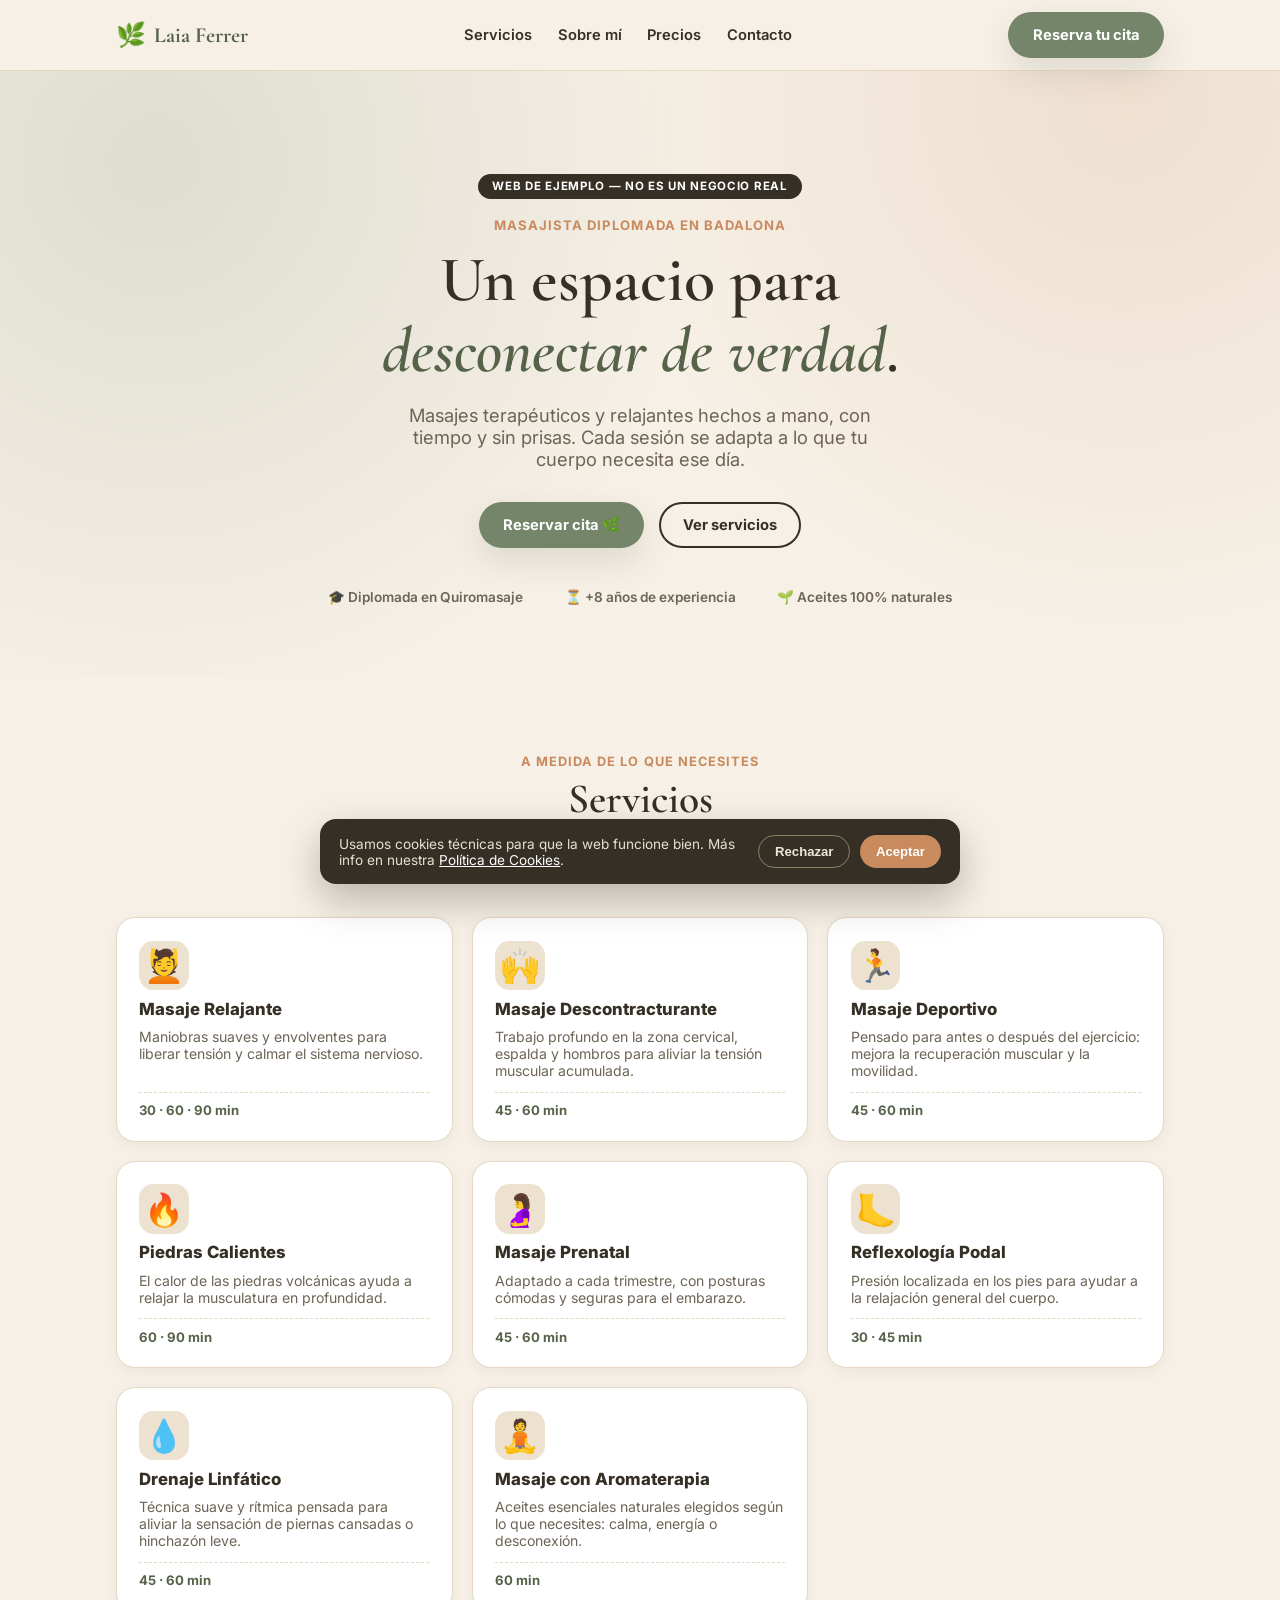
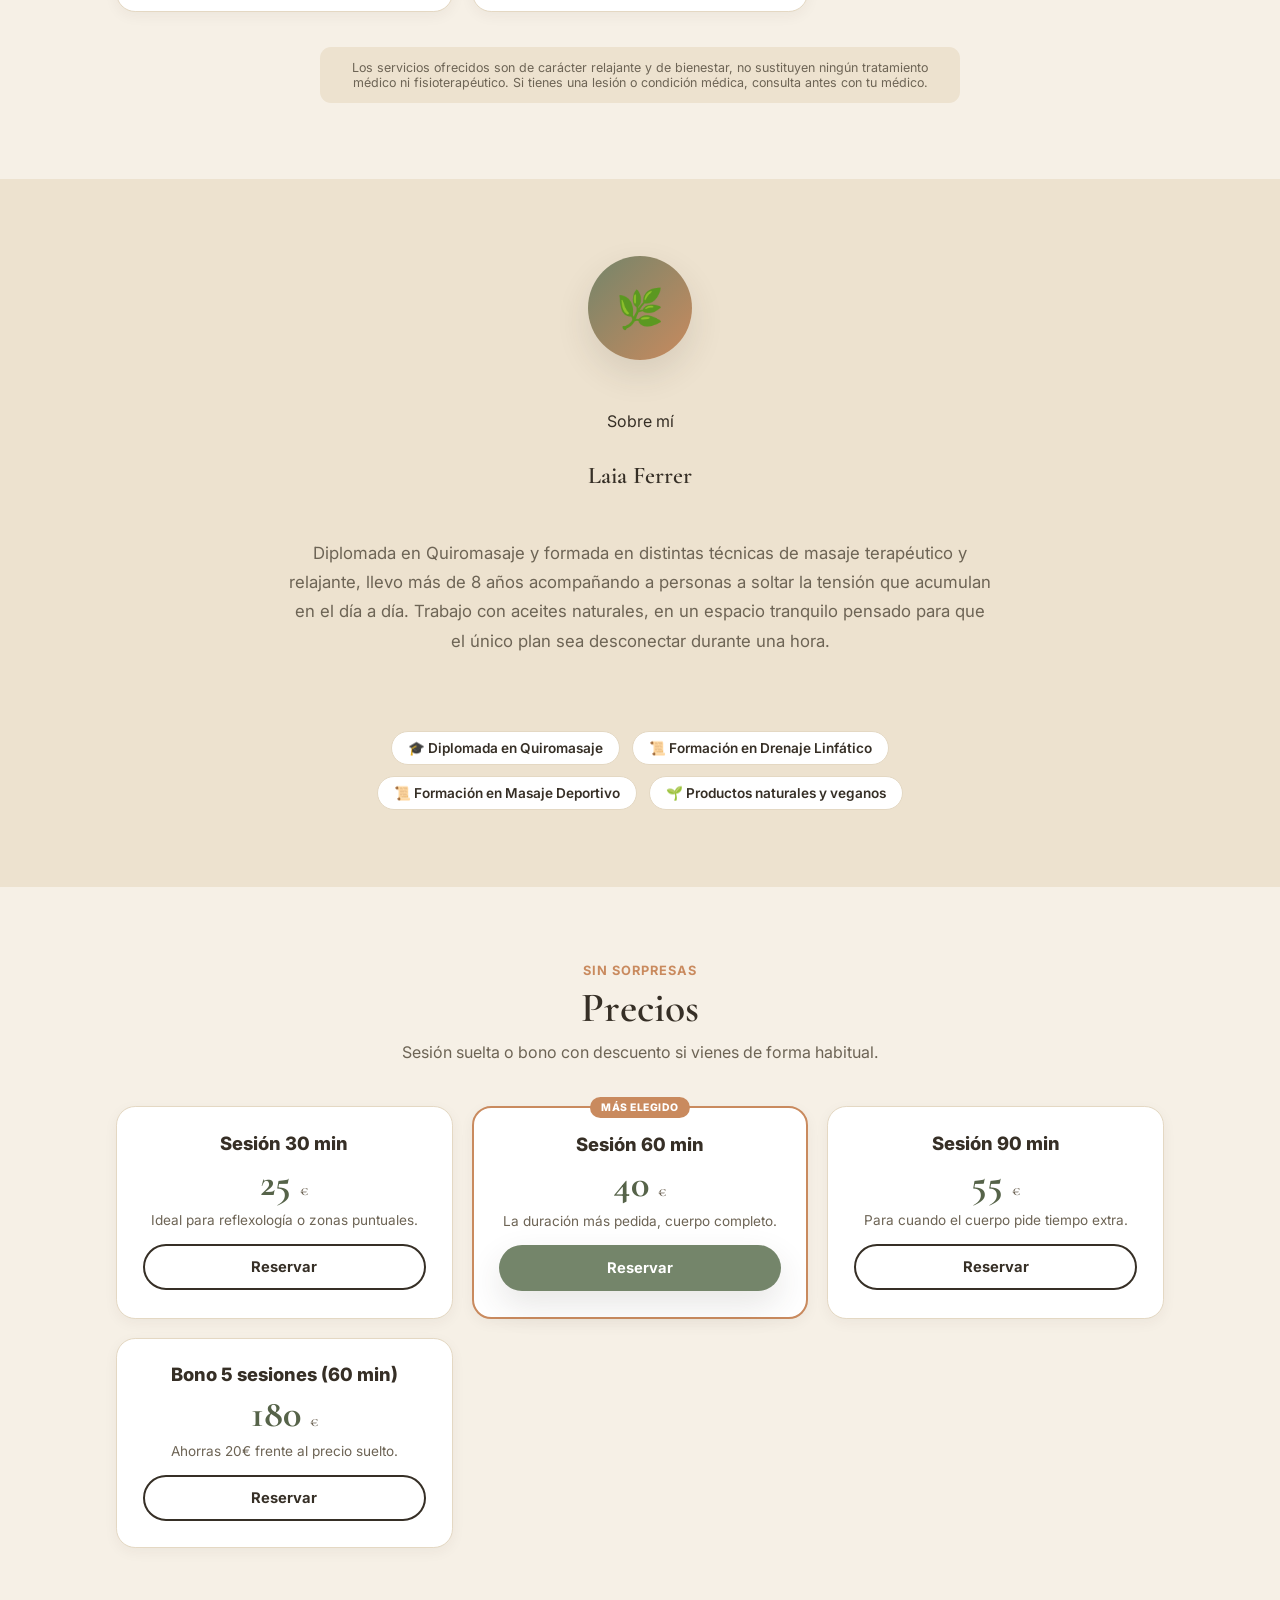
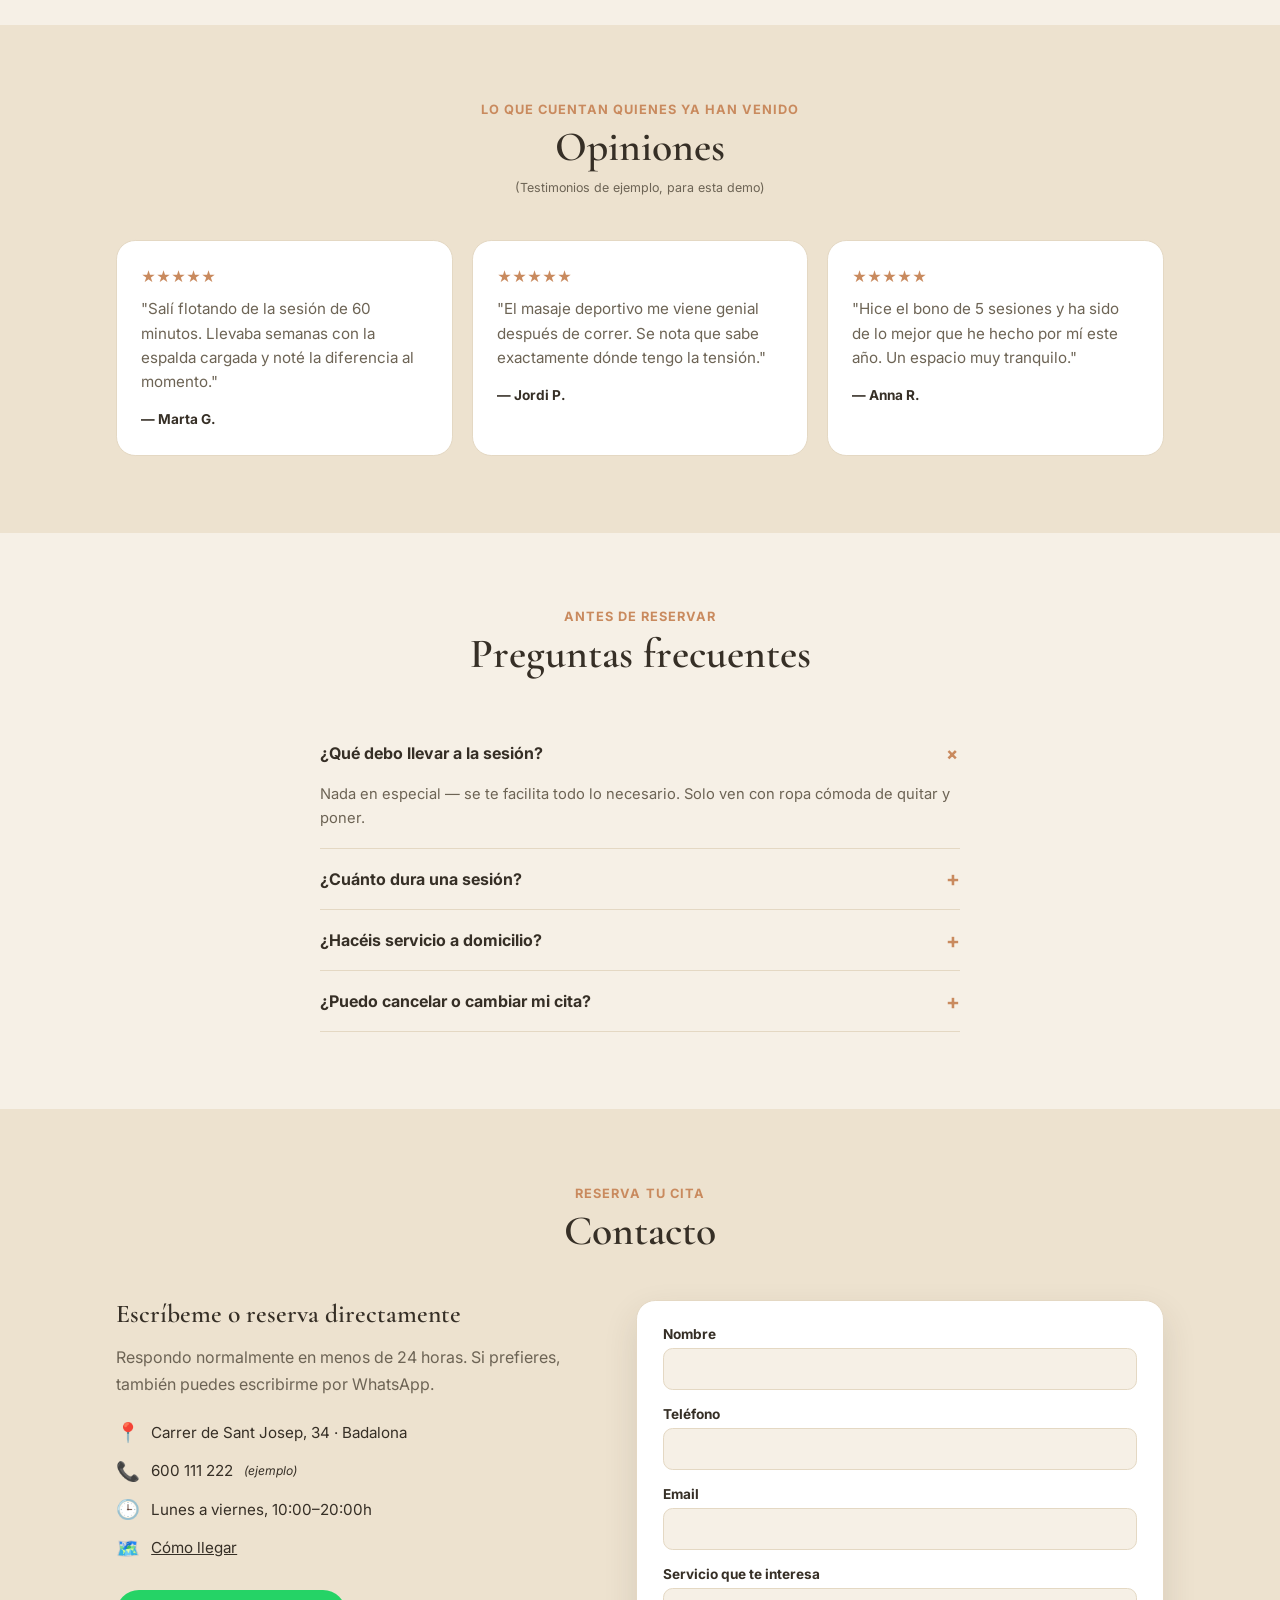
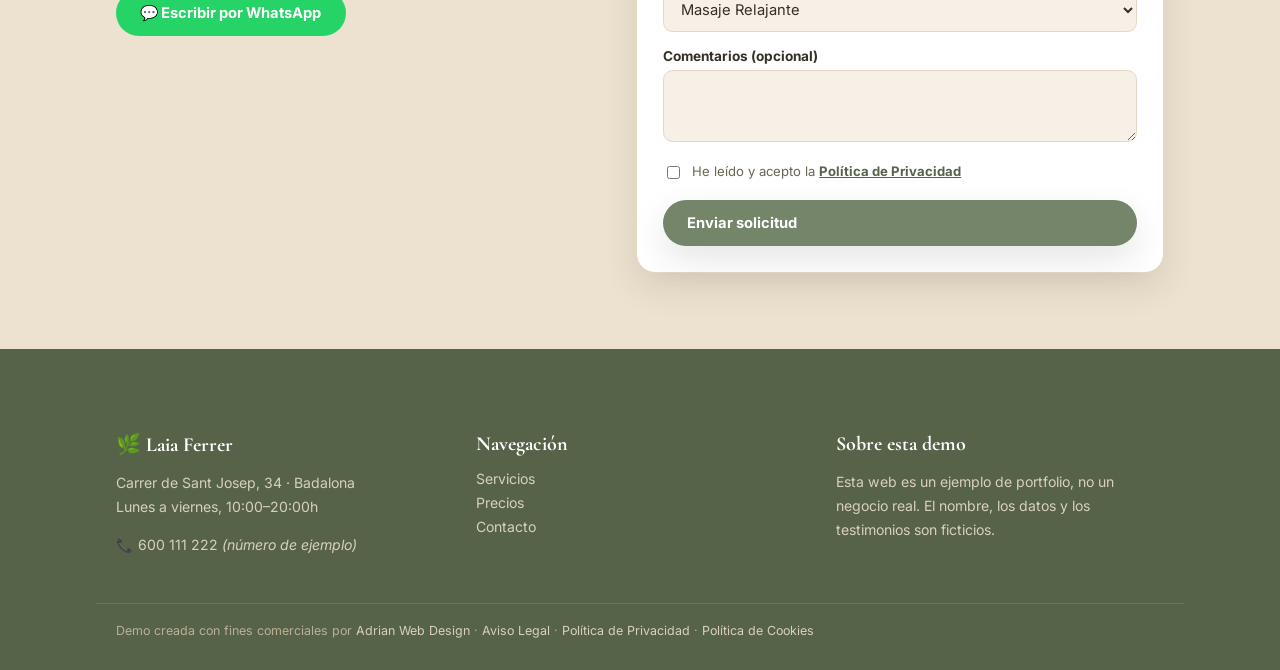
==== index.html @ a2c28512 "Demo landing masajista Badalona" ====
<!doctype html>
<html lang="es">
<head>
<meta charset="UTF-8" />
<meta name="viewport" content="width=device-width, initial-scale=1.0" />
<title>Masajes en Badalona | Laia Ferrer — Masajista</title>
<meta name="description" content="Masajes terapéuticos y relajantes en Badalona con Laia Ferrer, masajista diplomada. Reserva tu cita: masaje descontracturante, deportivo, prenatal y más." />
<meta property="og:title" content="Masajes en Badalona | Laia Ferrer — Masajista" />
<meta property="og:description" content="Masajes terapéuticos y relajantes en Badalona. Reserva tu cita online." />
<meta property="og:type" content="website" />
<meta name="twitter:card" content="summary" />
<link rel="preconnect" href="https://fonts.googleapis.com">
<link href="https://fonts.googleapis.com/css2?family=Cormorant+Garamond:wght@500;600;700&family=Inter:wght@400;600;700;800&display=swap" rel="stylesheet">
<link rel="stylesheet" href="masajes.css" />
</head>
<body>

<header class="site-header">
  <div class="wrap">
    <a href="index.html" class="logo"><span class="ico">🌿</span> Laia Ferrer</a>
    <nav class="nav-links">
      <a href="#servicios">Servicios</a>
      <a href="#sobre-mi">Sobre mí</a>
      <a href="#precios">Precios</a>
      <a href="#contacto">Contacto</a>
    </nav>
    <a href="#contacto" class="btn btn-solid">Reserva tu cita</a>
  </div>
</header>

<section class="hero">
  <div class="wrap">
    <div class="badge-demo">Web de ejemplo — no es un negocio real</div>
    <div class="eyebrow">Masajista diplomada en Badalona</div>
    <h1>Un espacio para <span>desconectar de verdad</span>.</h1>
    <p class="lead">
      Masajes terapéuticos y relajantes hechos a mano, con tiempo y sin
      prisas. Cada sesión se adapta a lo que tu cuerpo necesita ese día.
    </p>
    <div class="cta-row">
      <a href="#contacto" class="btn btn-solid">Reservar cita 🌿</a>
      <a href="#servicios" class="btn btn-outline">Ver servicios</a>
    </div>
    <div class="trust-row">
      <span>🎓 Diplomada en Quiromasaje</span>
      <span>⏳ +8 años de experiencia</span>
      <span>🌱 Aceites 100% naturales</span>
    </div>
  </div>
</section>

<section class="section" id="servicios">
  <div class="wrap">
    <div class="section-head reveal">
      <div class="eyebrow">A medida de lo que necesites</div>
      <h2>Servicios</h2>
      <p>Todas las sesiones incluyen una breve valoración inicial para adaptar la técnica y la presión a tu cuerpo.</p>
    </div>
    <div class="grid">
      <div class="card reveal">
        <div class="ico">💆</div>
        <h3>Masaje Relajante</h3>
        <div class="desc">Maniobras suaves y envolventes para liberar tensión y calmar el sistema nervioso.</div>
        <div class="duraciones">30 · 60 · 90 min</div>
      </div>
      <div class="card reveal">
        <div class="ico">🙌</div>
        <h3>Masaje Descontracturante</h3>
        <div class="desc">Trabajo profundo en la zona cervical, espalda y hombros para aliviar la tensión muscular acumulada.</div>
        <div class="duraciones">45 · 60 min</div>
      </div>
      <div class="card reveal">
        <div class="ico">🏃</div>
        <h3>Masaje Deportivo</h3>
        <div class="desc">Pensado para antes o después del ejercicio: mejora la recuperación muscular y la movilidad.</div>
        <div class="duraciones">45 · 60 min</div>
      </div>
      <div class="card reveal">
        <div class="ico">🔥</div>
        <h3>Piedras Calientes</h3>
        <div class="desc">El calor de las piedras volcánicas ayuda a relajar la musculatura en profundidad.</div>
        <div class="duraciones">60 · 90 min</div>
      </div>
      <div class="card reveal">
        <div class="ico">🤰</div>
        <h3>Masaje Prenatal</h3>
        <div class="desc">Adaptado a cada trimestre, con posturas cómodas y seguras para el embarazo.</div>
        <div class="duraciones">45 · 60 min</div>
      </div>
      <div class="card reveal">
        <div class="ico">🦶</div>
        <h3>Reflexología Podal</h3>
        <div class="desc">Presión localizada en los pies para ayudar a la relajación general del cuerpo.</div>
        <div class="duraciones">30 · 45 min</div>
      </div>
      <div class="card reveal">
        <div class="ico">💧</div>
        <h3>Drenaje Linfático</h3>
        <div class="desc">Técnica suave y rítmica pensada para aliviar la sensación de piernas cansadas o hinchazón leve.</div>
        <div class="duraciones">45 · 60 min</div>
      </div>
      <div class="card reveal">
        <div class="ico">🧘</div>
        <h3>Masaje con Aromaterapia</h3>
        <div class="desc">Aceites esenciales naturales elegidos según lo que necesites: calma, energía o desconexión.</div>
        <div class="duraciones">60 min</div>
      </div>
    </div>
    <p class="disclaimer">
      Los servicios ofrecidos son de carácter relajante y de bienestar,
      no sustituyen ningún tratamiento médico ni fisioterapéutico. Si
      tienes una lesión o condición médica, consulta antes con tu médico.
    </p>
  </div>
</section>

<section class="section alt" id="sobre-mi">
  <div class="wrap">
    <div class="about-wrap reveal">
      <div class="about-badge">🌿</div>
      <div class="eyebrow">Sobre mí</div>
      <h2>Laia Ferrer</h2>
      <p>
        Diplomada en Quiromasaje y formada en distintas técnicas de masaje
        terapéutico y relajante, llevo más de 8 años acompañando a personas
        a soltar la tensión que acumulan en el día a día. Trabajo con
        aceites naturales, en un espacio tranquilo pensado para que el
        único plan sea desconectar durante una hora.
      </p>
      <ul class="quals">
        <li>🎓 Diplomada en Quiromasaje</li>
        <li>📜 Formación en Drenaje Linfático</li>
        <li>📜 Formación en Masaje Deportivo</li>
        <li>🌱 Productos naturales y veganos</li>
      </ul>
    </div>
  </div>
</section>

<section class="section" id="precios">
  <div class="wrap">
    <div class="section-head reveal">
      <div class="eyebrow">Sin sorpresas</div>
      <h2>Precios</h2>
      <p>Sesión suelta o bono con descuento si vienes de forma habitual.</p>
    </div>
    <div class="price-table">
      <div class="price-card reveal">
        <h3>Sesión 30 min</h3>
        <div class="amount">25 <small>€</small></div>
        <div class="detail">Ideal para reflexología o zonas puntuales.</div>
        <a href="#contacto" class="btn btn-outline" style="width:100%; justify-content:center;">Reservar</a>
      </div>
      <div class="price-card featured reveal">
        <h3>Sesión 60 min</h3>
        <div class="amount">40 <small>€</small></div>
        <div class="detail">La duración más pedida, cuerpo completo.</div>
        <a href="#contacto" class="btn btn-solid" style="width:100%; justify-content:center;">Reservar</a>
      </div>
      <div class="price-card reveal">
        <h3>Sesión 90 min</h3>
        <div class="amount">55 <small>€</small></div>
        <div class="detail">Para cuando el cuerpo pide tiempo extra.</div>
        <a href="#contacto" class="btn btn-outline" style="width:100%; justify-content:center;">Reservar</a>
      </div>
      <div class="price-card reveal">
        <h3>Bono 5 sesiones (60 min)</h3>
        <div class="amount">180 <small>€</small></div>
        <div class="detail">Ahorras 20€ frente al precio suelto.</div>
        <a href="#contacto" class="btn btn-outline" style="width:100%; justify-content:center;">Reservar</a>
      </div>
    </div>
  </div>
</section>

<section class="section alt">
  <div class="wrap">
    <div class="section-head reveal">
      <div class="eyebrow">Lo que cuentan quienes ya han venido</div>
      <h2>Opiniones</h2>
      <p style="font-size:0.78rem; color:var(--texto-suave);">(Testimonios de ejemplo, para esta demo)</p>
    </div>
    <div class="testi-grid">
      <div class="testi reveal">
        <div class="stars">★★★★★</div>
        "Salí flotando de la sesión de 60 minutos. Llevaba semanas con la
        espalda cargada y noté la diferencia al momento."
        <div class="autor">— Marta G.</div>
      </div>
      <div class="testi reveal">
        <div class="stars">★★★★★</div>
        "El masaje deportivo me viene genial después de correr. Se nota
        que sabe exactamente dónde tengo la tensión."
        <div class="autor">— Jordi P.</div>
      </div>
      <div class="testi reveal">
        <div class="stars">★★★★★</div>
        "Hice el bono de 5 sesiones y ha sido de lo mejor que he hecho por
        mí este año. Un espacio muy tranquilo."
        <div class="autor">— Anna R.</div>
      </div>
    </div>
  </div>
</section>

<section class="section">
  <div class="wrap">
    <div class="section-head reveal">
      <div class="eyebrow">Antes de reservar</div>
      <h2>Preguntas frecuentes</h2>
    </div>
    <div class="faq reveal">
      <div class="faq-item open">
        <button class="faq-q">¿Qué debo llevar a la sesión? <span class="plus">+</span></button>
        <div class="faq-a"><p>Nada en especial — se te facilita todo lo necesario. Solo ven con ropa cómoda de quitar y poner.</p></div>
      </div>
      <div class="faq-item">
        <button class="faq-q">¿Cuánto dura una sesión? <span class="plus">+</span></button>
        <div class="faq-a"><p>Puedes elegir 30, 45, 60 o 90 minutos según el servicio. La duración incluye una breve valoración inicial.</p></div>
      </div>
      <div class="faq-item">
        <button class="faq-q">¿Hacéis servicio a domicilio? <span class="plus">+</span></button>
        <div class="faq-a"><p>De momento las sesiones son solo en el propio espacio, en Badalona. Escríbeme si tienes una necesidad concreta y lo hablamos.</p></div>
      </div>
      <div class="faq-item">
        <button class="faq-q">¿Puedo cancelar o cambiar mi cita? <span class="plus">+</span></button>
        <div class="faq-a"><p>Sí, avisando con al menos 24 horas de antelación por WhatsApp o teléfono, sin ningún coste.</p></div>
      </div>
    </div>
  </div>
</section>

<section class="section alt" id="contacto">
  <div class="wrap">
    <div class="section-head reveal">
      <div class="eyebrow">Reserva tu cita</div>
      <h2>Contacto</h2>
    </div>
    <div class="contact-wrap">
      <div class="contact-info reveal">
        <h3>Escríbeme o reserva directamente</h3>
        <p>Respondo normalmente en menos de 24 horas. Si prefieres, también puedes escribirme por WhatsApp.</p>
        <div class="item"><span class="ico">📍</span> Carrer de Sant Josep, 34 · Badalona</div>
        <div class="item"><span class="ico">📞</span> 600 111 222 <em style="font-size:0.8em;">(ejemplo)</em></div>
        <div class="item"><span class="ico">🕒</span> Lunes a viernes, 10:00–20:00h</div>
        <div class="item"><span class="ico">🗺️</span> <a href="https://www.google.com/maps/search/?api=1&query=Badalona" target="_blank" rel="noopener">Cómo llegar</a></div>
        <a href="#" class="btn btn-wsp" style="margin-top:1rem;">💬 Escribir por WhatsApp</a>
      </div>
      <form class="contact-form" id="contact-form">
        <div class="form-error" id="form-error"></div>
        <div class="field">
          <label for="nombre">Nombre</label>
          <input type="text" id="nombre" name="nombre" required>
        </div>
        <div class="field">
          <label for="telefono">Teléfono</label>
          <input type="tel" id="telefono" name="telefono" required>
        </div>
        <div class="field">
          <label for="email">Email</label>
          <input type="email" id="email" name="email" required>
        </div>
        <div class="field">
          <label for="servicio">Servicio que te interesa</label>
          <select id="servicio" name="servicio">
            <option>Masaje Relajante</option>
            <option>Masaje Descontracturante</option>
            <option>Masaje Deportivo</option>
            <option>Piedras Calientes</option>
            <option>Masaje Prenatal</option>
            <option>Reflexología Podal</option>
            <option>Drenaje Linfático</option>
            <option>Masaje con Aromaterapia</option>
            <option>No lo tengo claro todavía</option>
          </select>
        </div>
        <div class="field">
          <label for="comentarios">Comentarios (opcional)</label>
          <textarea id="comentarios" name="comentarios"></textarea>
        </div>
        <div class="checkbox-row">
          <input type="checkbox" id="privacidad" name="privacidad">
          <label for="privacidad">He leído y acepto la <a href="politica-privacidad.html" target="_blank">Política de Privacidad</a></label>
        </div>
        <div class="submit-row">
          <button type="submit" class="btn btn-solid">Enviar solicitud</button>
        </div>
      </form>
      <div class="form-success" id="form-success">
        <div class="ico">🌿</div>
        <h3>¡Gracias!</h3>
        <p>Esto es una demo: en la web real, aquí llegaría tu solicitud directamente por email o WhatsApp.</p>
      </div>
    </div>
  </div>
</section>

<footer class="site-footer">
  <div class="wrap">
    <div>
      <h4>🌿 Laia Ferrer</h4>
      <p>Carrer de Sant Josep, 34 · Badalona<br>Lunes a viernes, 10:00–20:00h</p>
      <p>📞 600 111 222 <em>(número de ejemplo)</em></p>
    </div>
    <div>
      <h4>Navegación</h4>
      <ul>
        <li><a href="#servicios">Servicios</a></li>
        <li><a href="#precios">Precios</a></li>
        <li><a href="#contacto">Contacto</a></li>
      </ul>
    </div>
    <div>
      <h4>Sobre esta demo</h4>
      <p>Esta web es un ejemplo de portfolio, no un negocio real. El nombre, los datos y los testimonios son ficticios.</p>
    </div>
  </div>
  <div class="footer-bottom">
    <span>Demo creada con fines comerciales por <a href="https://adrianwebdesign.es/" target="_blank" rel="noopener">Adrian Web Design</a> · <a href="aviso-legal.html">Aviso Legal</a> · <a href="politica-privacidad.html">Política de Privacidad</a> · <a href="politica-cookies.html">Política de Cookies</a></span>
  </div>
</footer>

<div class="cookie-banner" id="cookie-banner">
  <p>Usamos cookies técnicas para que la web funcione bien. Más info en nuestra <a href="politica-cookies.html">Política de Cookies</a>.</p>
  <div class="cookie-actions">
    <button class="btn-reject" id="cookie-reject">Rechazar</button>
    <button class="btn-accept" id="cookie-accept">Aceptar</button>
  </div>
</div>

<script src="script.js"></script>
</body>
</html>
---- masajes.css ----
/* ===== Laia Ferrer · Masajista en Badalona — demo de portfolio ===== */

:root {
  --verde: #74856a;
  --verde-osc: #566349;
  --terra: #c98a5e;
  --arena: #f6f0e6;
  --arena-2: #ede2cf;
  --texto: #362f26;
  --texto-suave: #6d6455;
  --borde: #e4d8c3;
  --sombra: 0 14px 34px rgba(54, 47, 38, 0.12);
  font-size: 16px;
}

* { box-sizing: border-box; }
html { scroll-behavior: smooth; }

body {
  margin: 0;
  font-family: "Inter", system-ui, sans-serif;
  background: var(--arena);
  color: var(--texto);
  -webkit-font-smoothing: antialiased;
  overflow-x: hidden;
}

h1, h2, h3, .display {
  font-family: "Cormorant Garamond", Georgia, serif;
  font-weight: 600;
  line-height: 1.1;
  margin: 0;
}

a { color: inherit; }
img { max-width: 100%; display: block; }

.wrap { max-width: 68rem; margin: 0 auto; padding: 0 1.25rem; }

.reveal { opacity: 0; transform: translateY(18px); transition: opacity 0.6s ease, transform 0.6s ease; }
.reveal.in { opacity: 1; transform: translateY(0); }

/* ---------- Header ---------- */

.site-header {
  position: sticky; top: 0; z-index: 40;
  background: rgba(246, 240, 230, 0.92);
  backdrop-filter: blur(8px);
  border-bottom: 1px solid var(--borde);
}
.site-header .wrap { display: flex; align-items: center; justify-content: space-between; gap: 1rem; height: 4.4rem; }
.logo {
  display: flex; align-items: center; gap: 0.5rem;
  font-family: "Cormorant Garamond", serif; font-weight: 700;
  font-size: clamp(1.1rem, 2vw, 1.35rem);
  text-decoration: none; color: var(--verde-osc); white-space: nowrap;
}
.logo .ico { font-size: 1.5rem; }
.nav-links { display: flex; align-items: center; gap: 1.6rem; font-weight: 600; font-size: 0.92rem; }
.nav-links a { text-decoration: none; color: var(--texto); }
.nav-links a:hover { color: var(--verde-osc); }

.btn {
  display: inline-flex; align-items: center; gap: 0.5rem;
  padding: 0.75rem 1.4rem; border-radius: 999px; font-weight: 700;
  text-decoration: none; font-size: 0.92rem; border: 2px solid transparent;
  cursor: pointer; transition: transform 0.15s ease;
}
.btn:hover { transform: translateY(-2px); }
.btn-solid { background: var(--verde); color: #fff; box-shadow: var(--sombra); }
.btn-solid:hover { background: var(--verde-osc); }
.btn-outline { background: transparent; border-color: var(--texto); color: var(--texto); }
.btn-wsp { background: #25d366; color: #fff; }

/* ---------- Hero ---------- */

.hero {
  position: relative; padding: clamp(3.5rem, 8vw, 6.5rem) 0 clamp(3rem, 6vw, 4.5rem);
  text-align: center; overflow: hidden;
  background:
    radial-gradient(circle at 12% 15%, rgba(116, 133, 106, 0.18), transparent 45%),
    radial-gradient(circle at 88% 5%, rgba(201, 138, 94, 0.16), transparent 42%),
    var(--arena);
}
.hero .badge-demo {
  display: inline-block; margin-bottom: 1.1rem; padding: 0.35rem 0.9rem;
  border-radius: 999px; background: var(--texto); color: #fff;
  font-size: 0.72rem; font-weight: 700; letter-spacing: 0.06em; text-transform: uppercase;
}
.hero .eyebrow {
  font-weight: 700; color: var(--terra); letter-spacing: 0.08em;
  text-transform: uppercase; font-size: 0.82rem; margin-bottom: 0.8rem;
}
.hero h1 { font-size: clamp(2.3rem, 6vw, 4rem); max-width: 40rem; margin: 0 auto; }
.hero h1 span { color: var(--verde-osc); font-style: italic; }
.hero p.lead { max-width: 32rem; margin: 1.1rem auto 0; color: var(--texto-suave); font-size: clamp(1rem, 1.6vw, 1.15rem); }
.hero .cta-row { margin-top: 2rem; display: flex; gap: 0.9rem; justify-content: center; flex-wrap: wrap; }

.trust-row {
  margin-top: 2.6rem; display: flex; justify-content: center; gap: clamp(1.2rem, 4vw, 2.6rem);
  flex-wrap: wrap; font-size: 0.85rem; color: var(--texto-suave); font-weight: 600;
}
.trust-row span { display: flex; align-items: center; gap: 0.4rem; }

/* ---------- Secciones ---------- */

.section { padding: clamp(3rem, 6vw, 5rem) 0; }
.section.alt { background: var(--arena-2); }

.section-head { text-align: center; max-width: 34rem; margin: 0 auto clamp(2rem, 4vw, 2.8rem); }
.section-head .eyebrow { font-weight: 700; color: var(--terra); letter-spacing: 0.08em; text-transform: uppercase; font-size: 0.8rem; margin-bottom: 0.5rem; }
.section-head h2 { font-size: clamp(1.9rem, 3.8vw, 2.6rem); }
.section-head p { color: var(--texto-suave); margin-top: 0.6rem; }

/* Servicios */
.grid { display: grid; grid-template-columns: repeat(auto-fill, minmax(16rem, 1fr)); gap: 1.2rem; }
.card {
  background: #fff; border: 1px solid var(--borde); border-radius: 1.2rem;
  padding: 1.4rem; display: flex; flex-direction: column; gap: 0.6rem;
  box-shadow: 0 4px 14px rgba(54,47,38,0.05); transition: box-shadow 0.15s ease, transform 0.15s ease;
}
.card:hover { box-shadow: var(--sombra); transform: translateY(-3px); }
.card .ico { font-size: 2rem; width: 3.1rem; height: 3.1rem; display: flex; align-items: center; justify-content: center; background: var(--arena-2); border-radius: 0.9rem; }
.card h3 { font-family: "Inter", sans-serif; font-weight: 800; font-size: 1.05rem; }
.card .desc { font-size: 0.88rem; color: var(--texto-suave); flex-grow: 1; }
.card .duraciones { font-size: 0.82rem; font-weight: 700; color: var(--verde-osc); border-top: 1px dashed var(--borde); padding-top: 0.6rem; margin-top: 0.2rem; }

.disclaimer {
  max-width: 40rem; margin: 2.2rem auto 0; text-align: center;
  font-size: 0.78rem; color: var(--texto-suave); background: var(--arena-2);
  border-radius: 0.7rem; padding: 0.8rem 1.1rem;
}

/* Sobre mí */
.about-wrap { display: grid; grid-template-columns: 1fr; gap: 2rem; align-items: center; max-width: 44rem; margin: 0 auto; text-align: center; }
.about-badge {
  width: 6.5rem; height: 6.5rem; border-radius: 50%; margin: 0 auto 1.2rem;
  background: linear-gradient(135deg, var(--verde), var(--terra));
  display: flex; align-items: center; justify-content: center; font-size: 2.4rem;
  box-shadow: var(--sombra);
}
.about-wrap p { font-size: 1.05rem; line-height: 1.75; color: var(--texto-suave); }
.quals { list-style: none; padding: 0; margin: 1.6rem 0 0; display: flex; flex-wrap: wrap; gap: 0.7rem; justify-content: center; }
.quals li {
  background: #fff; border: 1px solid var(--borde); border-radius: 999px;
  padding: 0.5rem 1rem; font-size: 0.85rem; font-weight: 600; color: var(--texto);
}

/* Precios */
.price-table { display: grid; grid-template-columns: repeat(auto-fit, minmax(15.5rem, 1fr)); gap: 1.2rem; }
.price-card {
  background: #fff; border: 1px solid var(--borde); border-radius: 1.2rem; padding: 1.6rem;
  text-align: center; box-shadow: 0 4px 14px rgba(54,47,38,0.05);
}
.price-card.featured { border: 2px solid var(--terra); position: relative; }
.price-card.featured::before {
  content: "MÁS ELEGIDO"; position: absolute; top: -0.7rem; left: 50%; transform: translateX(-50%);
  background: var(--terra); color: #fff; font-size: 0.65rem; font-weight: 800;
  letter-spacing: 0.05em; padding: 0.25rem 0.7rem; border-radius: 999px;
}
.price-card h3 { font-size: 1.15rem; font-family: "Inter", sans-serif; font-weight: 800; margin-bottom: 0.4rem; }
.price-card .amount { font-family: "Cormorant Garamond", serif; font-size: 2.4rem; font-weight: 700; color: var(--verde-osc); margin: 0.4rem 0; }
.price-card .amount small { font-size: 0.9rem; font-weight: 600; color: var(--texto-suave); }
.price-card .detail { font-size: 0.85rem; color: var(--texto-suave); margin-bottom: 1rem; }

/* Testimonios */
.testi-grid { display: grid; grid-template-columns: repeat(auto-fit, minmax(16rem, 1fr)); gap: 1.2rem; }
.testi {
  background: #fff; border: 1px solid var(--borde); border-radius: 1.2rem; padding: 1.5rem;
  font-size: 0.95rem; color: var(--texto-suave); line-height: 1.6;
}
.testi .stars { color: var(--terra); font-size: 0.9rem; margin-bottom: 0.6rem; }
.testi .autor { margin-top: 0.9rem; font-weight: 700; color: var(--texto); font-size: 0.85rem; }

/* FAQ */
.faq { max-width: 40rem; margin: 0 auto; }
.faq-item { border-bottom: 1px solid var(--borde); }
.faq-q {
  width: 100%; text-align: left; background: none; border: none; cursor: pointer;
  padding: 1.1rem 0; display: flex; justify-content: space-between; align-items: center;
  font-weight: 700; font-size: 1rem; color: var(--texto); font-family: inherit;
}
.faq-q .plus { transition: transform 0.2s ease; font-size: 1.3rem; color: var(--terra); }
.faq-item.open .faq-q .plus { transform: rotate(45deg); }
.faq-a { max-height: 0; overflow: hidden; transition: max-height 0.25s ease; }
.faq-item.open .faq-a { max-height: 12rem; }
.faq-a p { padding: 0 0 1.1rem; color: var(--texto-suave); font-size: 0.92rem; line-height: 1.6; margin: 0; }

/* Contacto */
.contact-wrap { display: grid; grid-template-columns: 1fr 1.1fr; gap: 2.5rem; align-items: flex-start; }
@media (max-width: 800px) { .contact-wrap { grid-template-columns: 1fr; } }
.contact-info h3 { font-size: 1.6rem; margin-bottom: 0.8rem; }
.contact-info p { color: var(--texto-suave); line-height: 1.7; margin-bottom: 1.4rem; }
.contact-info .item { display: flex; gap: 0.7rem; align-items: center; margin-bottom: 0.9rem; font-size: 0.95rem; }
.contact-info .ico { font-size: 1.2rem; }

form.contact-form { background: #fff; border: 1px solid var(--borde); border-radius: 1.2rem; padding: 1.6rem; box-shadow: var(--sombra); }
.field { margin-bottom: 1rem; }
.field label { display: block; font-size: 0.85rem; font-weight: 700; margin-bottom: 0.35rem; }
.field input, .field select, .field textarea {
  width: 100%; padding: 0.7rem 0.85rem; border: 1.5px solid var(--borde); border-radius: 0.6rem;
  font-family: inherit; font-size: 0.92rem; background: var(--arena); color: var(--texto);
}
.field textarea { resize: vertical; min-height: 4.5rem; }
.checkbox-row { display: flex; align-items: flex-start; gap: 0.6rem; margin: 1.1rem 0; font-size: 0.82rem; color: var(--texto-suave); }
.checkbox-row input { margin-top: 0.2rem; }
.checkbox-row a { color: var(--verde-osc); font-weight: 700; text-decoration: underline; }
.form-error { color: #b3402a; font-size: 0.82rem; margin-bottom: 0.8rem; display: none; }
.form-error.show { display: block; }
.form-success { display: none; text-align: center; padding: 2rem 0; }
.form-success.show { display: block; }
.form-success .ico { font-size: 2.4rem; margin-bottom: 0.6rem; }
.submit-row { display: flex; gap: 0.7rem; flex-wrap: wrap; }
.submit-row button { flex: 1; min-width: 9rem; }
button.btn { font-family: inherit; }

/* ---------- Footer ---------- */

.site-footer { background: var(--verde-osc); color: #eee7d8; padding: clamp(2.5rem, 5vw, 3.5rem) 0 2rem; }
.site-footer .wrap { display: grid; grid-template-columns: repeat(auto-fit, minmax(13rem, 1fr)); gap: 2rem; }
.site-footer h4 { font-family: "Cormorant Garamond", serif; font-size: 1.25rem; margin-bottom: 0.7rem; color: #fff; }
.site-footer p, .site-footer li { font-size: 0.88rem; color: #d8d0bd; line-height: 1.7; }
.site-footer ul { list-style: none; margin: 0; padding: 0; }
.site-footer a { text-decoration: none; color: #d8d0bd; }
.site-footer a:hover { color: #fff; }
.footer-bottom {
  max-width: 68rem; margin: 2rem auto 0; padding: 1.2rem 1.25rem 0;
  border-top: 1px solid rgba(255,255,255,0.12); font-size: 0.78rem; color: #b9b096;
  display: flex; flex-wrap: wrap; gap: 0.6rem 1.2rem; justify-content: space-between;
}
.footer-bottom a { color: #d8d0bd; }
.footer-bottom a:hover { color: #fff; }

/* ---------- Banner de cookies ---------- */
.cookie-banner {
  position: fixed; left: 1rem; right: 1rem; bottom: 1rem; z-index: 80; max-width: 40rem; margin: 0 auto;
  background: var(--texto); color: #eee7d8; border-radius: 1rem; padding: 1rem 1.2rem;
  box-shadow: 0 16px 40px rgba(0,0,0,0.25); display: flex; flex-wrap: wrap; align-items: center; gap: 0.9rem;
  transform: translateY(140%); transition: transform 0.3s ease;
}
.cookie-banner.show { transform: translateY(0); }
.cookie-banner p { margin: 0; font-size: 0.85rem; flex: 1 1 16rem; color: #e8e0cf; }
.cookie-banner a { color: #fff; text-decoration: underline; }
.cookie-banner .cookie-actions { display: flex; gap: 0.6rem; flex-shrink: 0; }
.cookie-banner button { border: none; border-radius: 999px; padding: 0.5rem 1rem; font-weight: 700; font-size: 0.82rem; cursor: pointer; }
.cookie-banner .btn-reject { background: transparent; border: 1.5px solid #8a8265; color: #eee7d8; }
.cookie-banner .btn-accept { background: var(--terra); color: #fff; }

/* ---------- Páginas legales ---------- */
.legal-hero { padding: clamp(3rem, 7vw, 5rem) 0 clamp(2rem, 5vw, 3rem); text-align: center; background: var(--arena-2); }
.legal-hero h1 { font-size: clamp(2.1rem, 5vw, 3rem); }
.legal-body { max-width: 42rem; margin: 0 auto; padding: clamp(2rem, 5vw, 3rem) 1.25rem clamp(3rem, 6vw, 5rem); }
.legal-body h2 { font-size: 1.3rem; margin: 2rem 0 0.6rem; font-family: "Inter", sans-serif; }
.legal-body h2:first-child { margin-top: 0; }
.legal-body p, .legal-body li { font-size: 0.98rem; line-height: 1.7; color: var(--texto-suave); }
.legal-body strong { color: var(--texto); }
.legal-body .placeholder { background: #fff3cd; color: #6b5300; padding: 0.1rem 0.4rem; border-radius: 0.3rem; font-weight: 700; font-size: 0.85em; }

@media (max-width: 640px) { .nav-links { display: none; } }
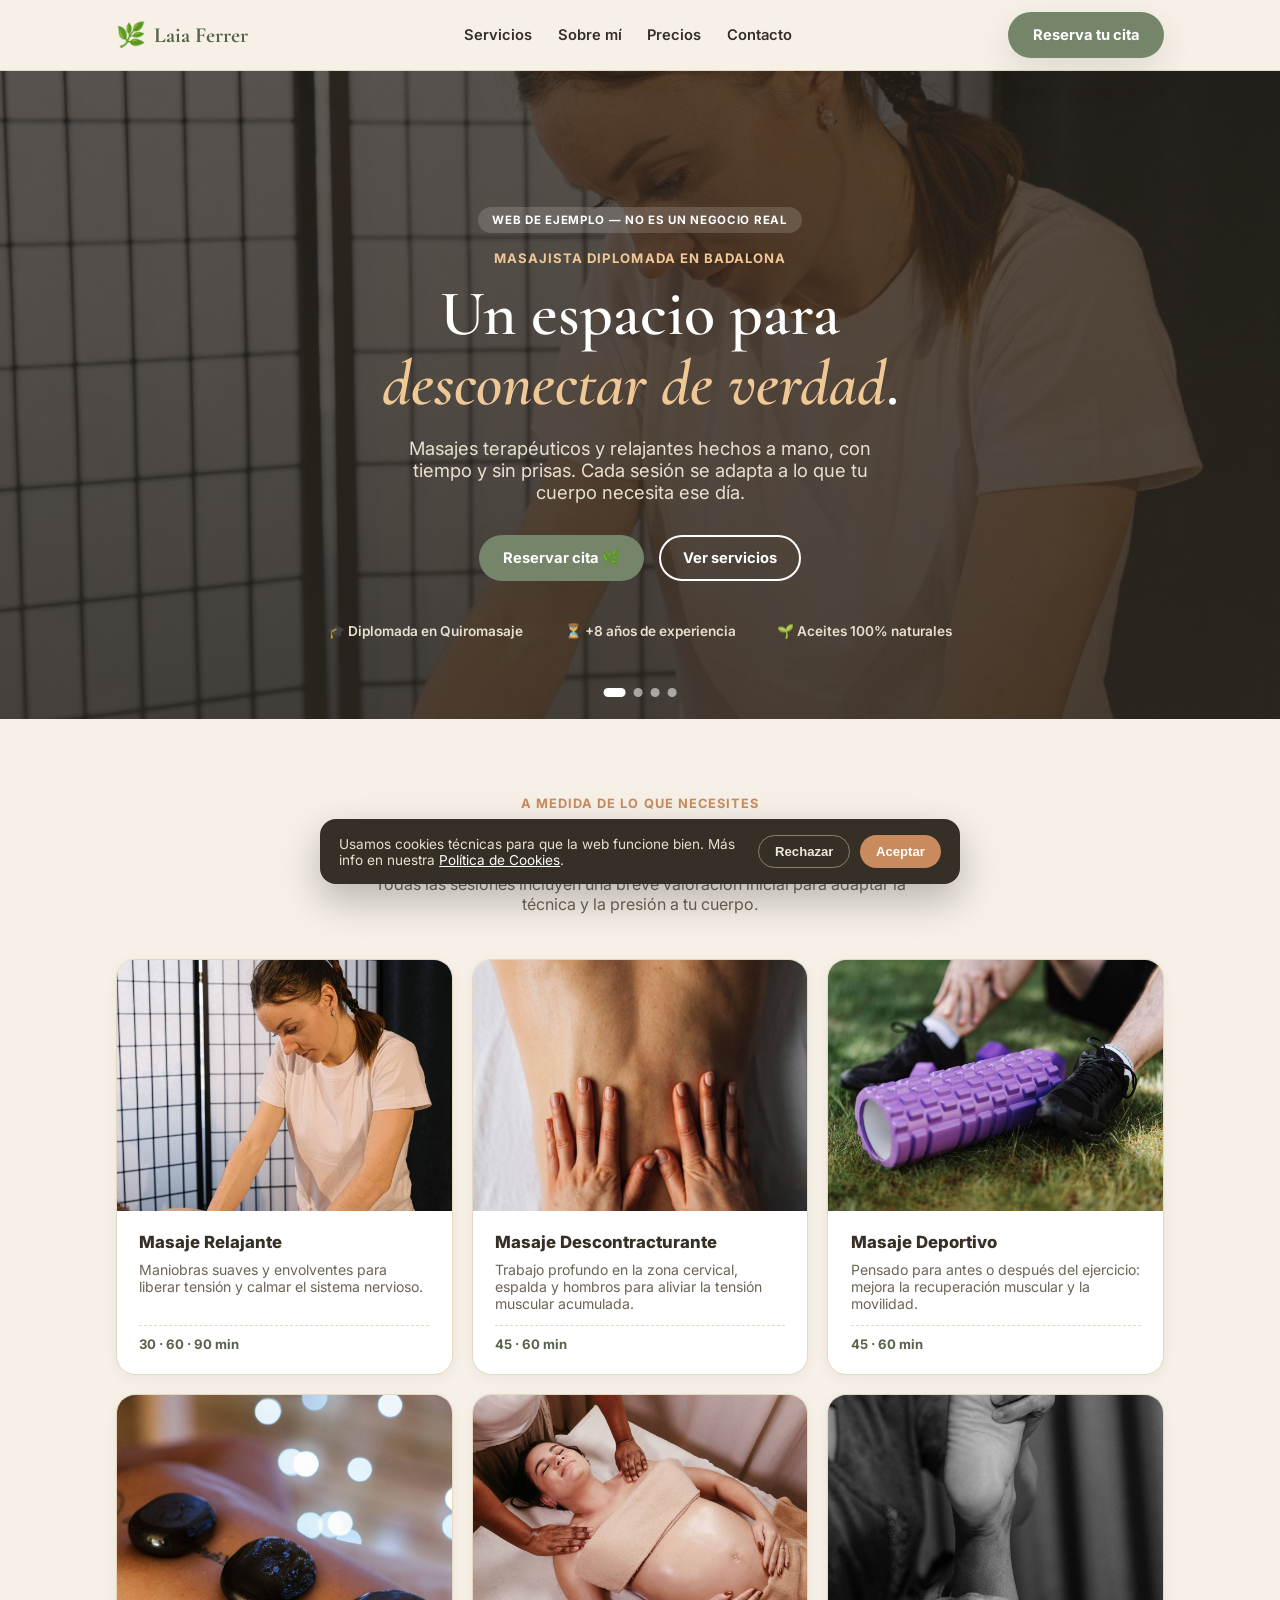
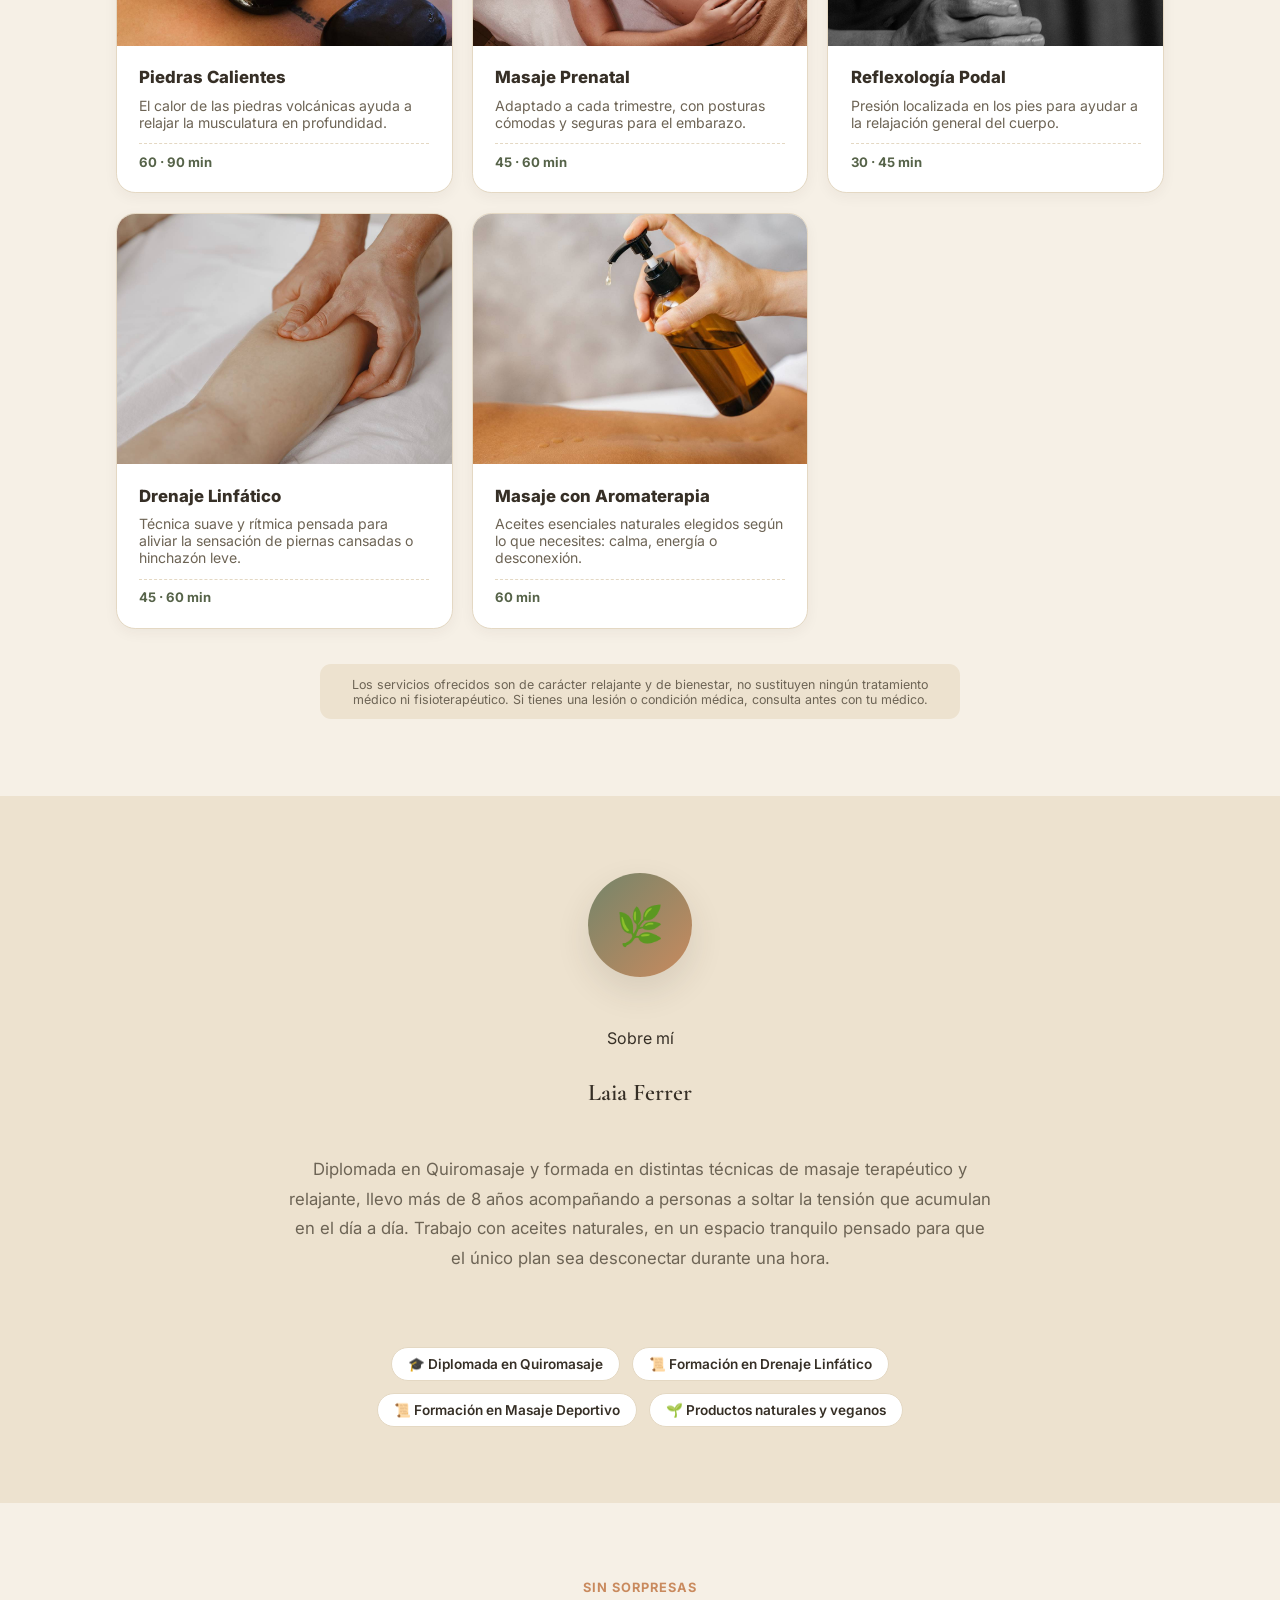
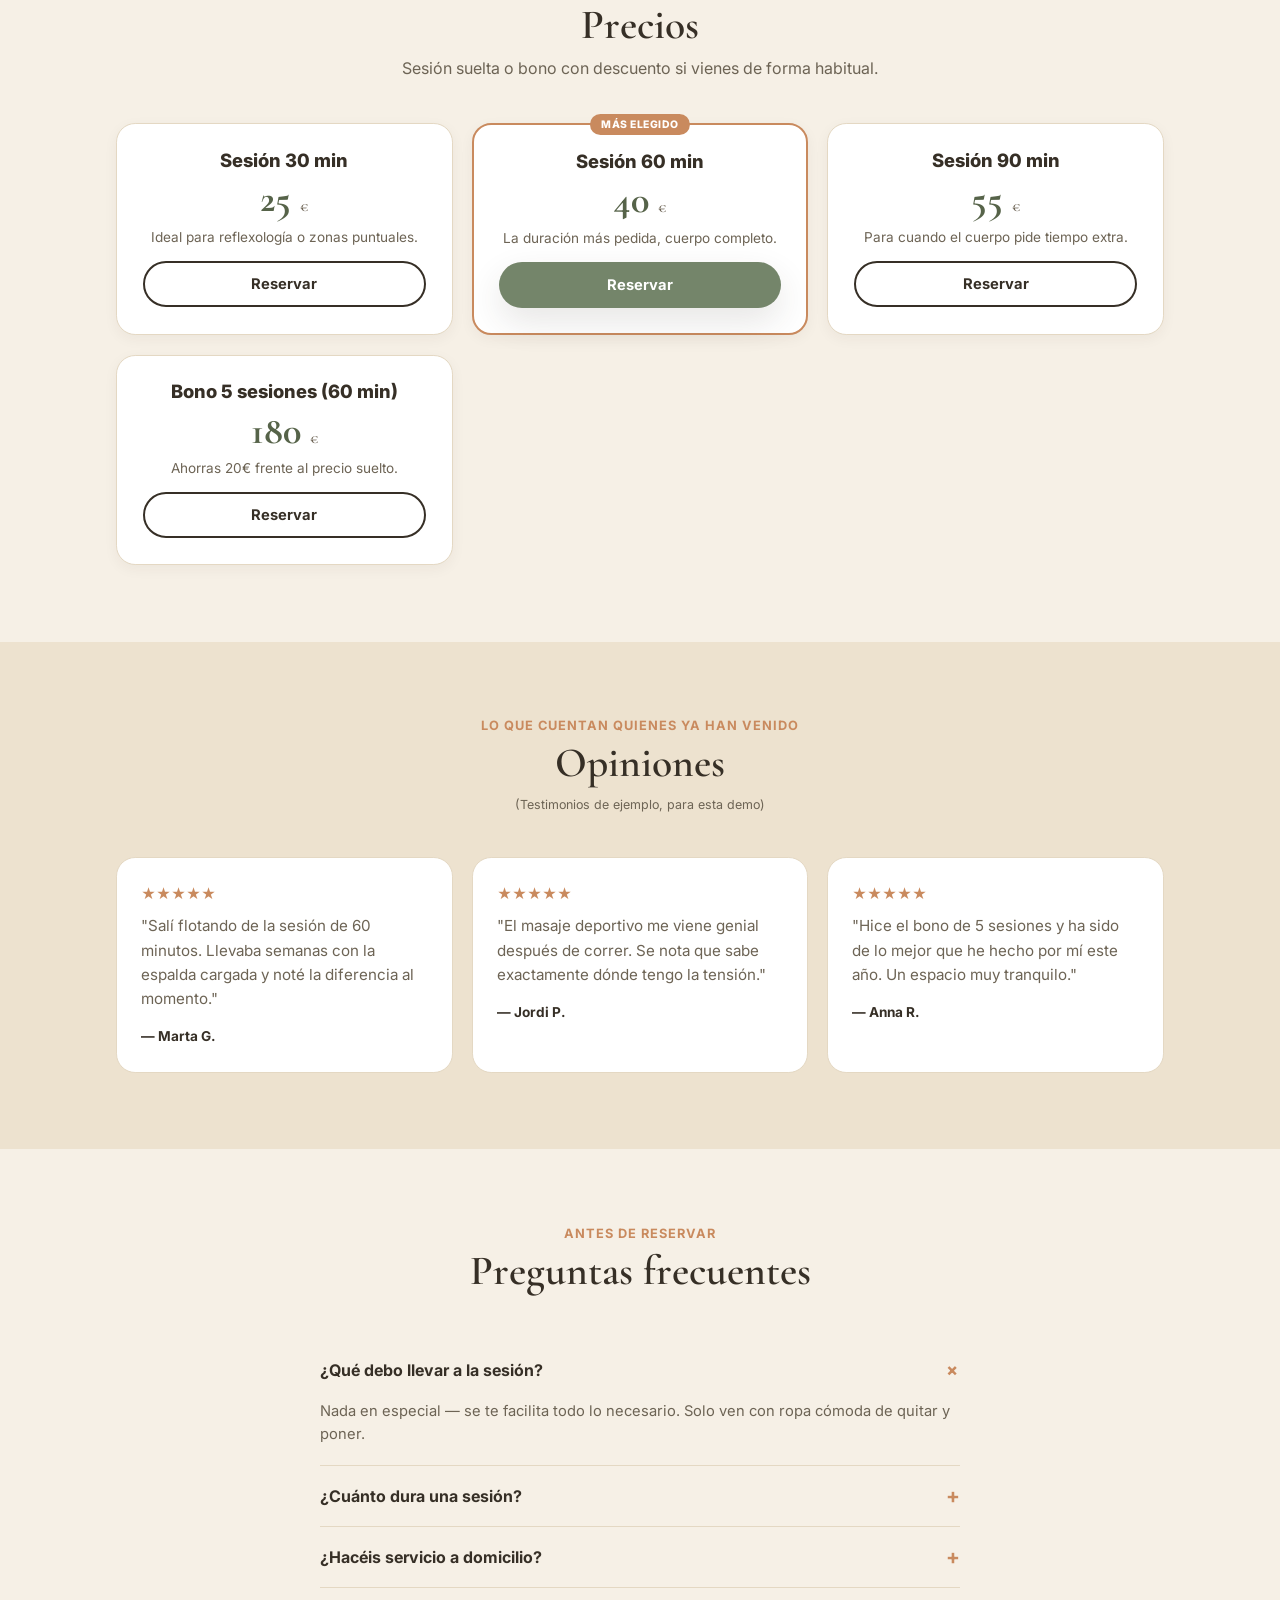
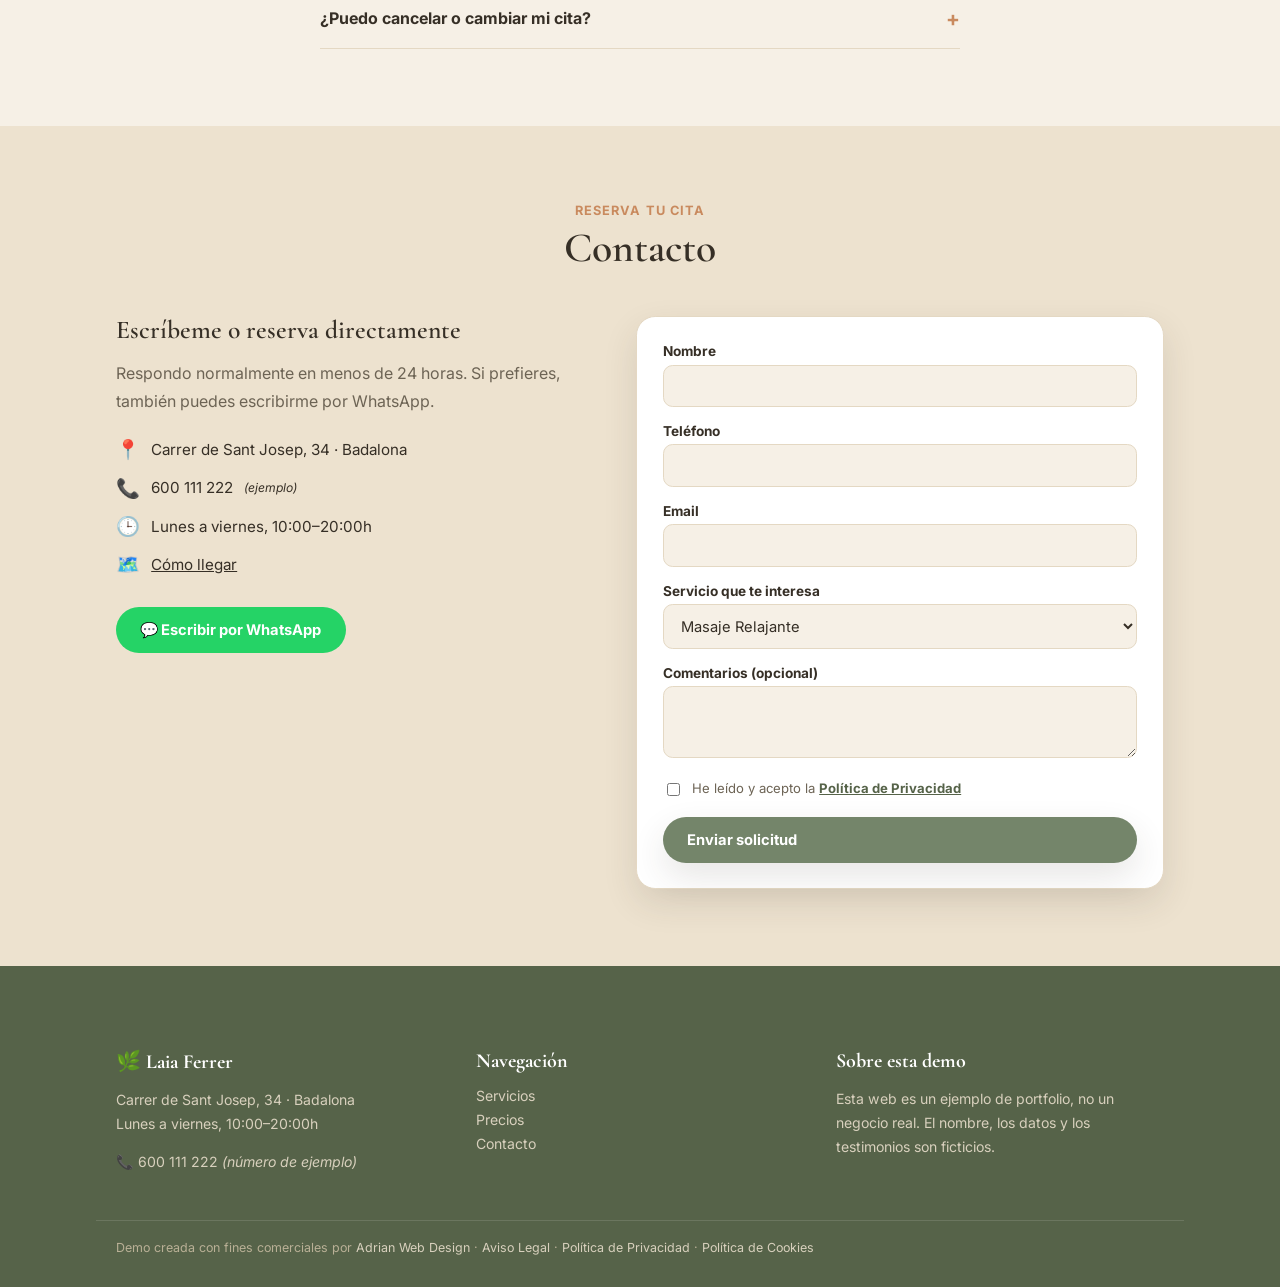
==== commit ada7bc4a: "Anade carrusel de fotos automatico en el hero y foto real a cada servicio" ====
--- a/index.html
+++ b/index.html
@@ -28,7 +28,16 @@
   </div>
 </header>
 
-<section class="hero">
+<section class="hero hero-carousel">
+  <div class="carousel hero-bg">
+    <div class="carousel-track">
+      <div class="carousel-slide"><img src="assets/servicio-relajante.jpg" alt="Masajista realizando un masaje relajante en la espalda" loading="eager"></div>
+      <div class="carousel-slide"><img src="assets/servicio-piedras.jpg" alt="Masaje con piedras calientes sobre la espalda" loading="lazy"></div>
+      <div class="carousel-slide"><img src="assets/servicio-aromaterapia.jpg" alt="Aplicación de aceite esencial para masaje con aromaterapia" loading="lazy"></div>
+      <div class="carousel-slide"><img src="assets/servicio-reflexologia.jpg" alt="Masaje de reflexología podal en la planta del pie" loading="lazy"></div>
+    </div>
+    <div class="carousel-dots"></div>
+  </div>
   <div class="wrap">
     <div class="badge-demo">Web de ejemplo — no es un negocio real</div>
     <div class="eyebrow">Masajista diplomada en Badalona</div>
@@ -58,52 +67,68 @@
     </div>
     <div class="grid">
       <div class="card reveal">
-        <div class="ico">💆</div>
-        <h3>Masaje Relajante</h3>
-        <div class="desc">Maniobras suaves y envolventes para liberar tensión y calmar el sistema nervioso.</div>
-        <div class="duraciones">30 · 60 · 90 min</div>
-      </div>
-      <div class="card reveal">
-        <div class="ico">🙌</div>
-        <h3>Masaje Descontracturante</h3>
-        <div class="desc">Trabajo profundo en la zona cervical, espalda y hombros para aliviar la tensión muscular acumulada.</div>
-        <div class="duraciones">45 · 60 min</div>
-      </div>
-      <div class="card reveal">
-        <div class="ico">🏃</div>
-        <h3>Masaje Deportivo</h3>
-        <div class="desc">Pensado para antes o después del ejercicio: mejora la recuperación muscular y la movilidad.</div>
-        <div class="duraciones">45 · 60 min</div>
-      </div>
-      <div class="card reveal">
-        <div class="ico">🔥</div>
-        <h3>Piedras Calientes</h3>
-        <div class="desc">El calor de las piedras volcánicas ayuda a relajar la musculatura en profundidad.</div>
-        <div class="duraciones">60 · 90 min</div>
-      </div>
-      <div class="card reveal">
-        <div class="ico">🤰</div>
-        <h3>Masaje Prenatal</h3>
-        <div class="desc">Adaptado a cada trimestre, con posturas cómodas y seguras para el embarazo.</div>
-        <div class="duraciones">45 · 60 min</div>
-      </div>
-      <div class="card reveal">
-        <div class="ico">🦶</div>
-        <h3>Reflexología Podal</h3>
-        <div class="desc">Presión localizada en los pies para ayudar a la relajación general del cuerpo.</div>
-        <div class="duraciones">30 · 45 min</div>
-      </div>
-      <div class="card reveal">
-        <div class="ico">💧</div>
-        <h3>Drenaje Linfático</h3>
-        <div class="desc">Técnica suave y rítmica pensada para aliviar la sensación de piernas cansadas o hinchazón leve.</div>
-        <div class="duraciones">45 · 60 min</div>
-      </div>
-      <div class="card reveal">
-        <div class="ico">🧘</div>
-        <h3>Masaje con Aromaterapia</h3>
-        <div class="desc">Aceites esenciales naturales elegidos según lo que necesites: calma, energía o desconexión.</div>
-        <div class="duraciones">60 min</div>
+        <div class="card-photo"><img src="assets/servicio-relajante.jpg" alt="Masajista realizando un masaje relajante en la espalda" loading="lazy"></div>
+        <div class="card-body">
+          <h3>Masaje Relajante</h3>
+          <div class="desc">Maniobras suaves y envolventes para liberar tensión y calmar el sistema nervioso.</div>
+          <div class="duraciones">30 · 60 · 90 min</div>
+        </div>
+      </div>
+      <div class="card reveal">
+        <div class="card-photo"><img src="assets/servicio-descontracturante.jpg" alt="Masaje descontracturante con presión profunda en la espalda" loading="lazy"></div>
+        <div class="card-body">
+          <h3>Masaje Descontracturante</h3>
+          <div class="desc">Trabajo profundo en la zona cervical, espalda y hombros para aliviar la tensión muscular acumulada.</div>
+          <div class="duraciones">45 · 60 min</div>
+        </div>
+      </div>
+      <div class="card reveal">
+        <div class="card-photo"><img src="assets/servicio-deportivo.jpg" alt="Material de recuperación muscular para masaje deportivo" loading="lazy"></div>
+        <div class="card-body">
+          <h3>Masaje Deportivo</h3>
+          <div class="desc">Pensado para antes o después del ejercicio: mejora la recuperación muscular y la movilidad.</div>
+          <div class="duraciones">45 · 60 min</div>
+        </div>
+      </div>
+      <div class="card reveal">
+        <div class="card-photo"><img src="assets/servicio-piedras.jpg" alt="Masaje con piedras calientes sobre la espalda" loading="lazy"></div>
+        <div class="card-body">
+          <h3>Piedras Calientes</h3>
+          <div class="desc">El calor de las piedras volcánicas ayuda a relajar la musculatura en profundidad.</div>
+          <div class="duraciones">60 · 90 min</div>
+        </div>
+      </div>
+      <div class="card reveal">
+        <div class="card-photo"><img src="assets/servicio-prenatal.jpg" alt="Masaje prenatal a una embarazada" loading="lazy"></div>
+        <div class="card-body">
+          <h3>Masaje Prenatal</h3>
+          <div class="desc">Adaptado a cada trimestre, con posturas cómodas y seguras para el embarazo.</div>
+          <div class="duraciones">45 · 60 min</div>
+        </div>
+      </div>
+      <div class="card reveal">
+        <div class="card-photo"><img src="assets/servicio-reflexologia.jpg" alt="Masaje de reflexología podal en la planta del pie" loading="lazy"></div>
+        <div class="card-body">
+          <h3>Reflexología Podal</h3>
+          <div class="desc">Presión localizada en los pies para ayudar a la relajación general del cuerpo.</div>
+          <div class="duraciones">30 · 45 min</div>
+        </div>
+      </div>
+      <div class="card reveal">
+        <div class="card-photo"><img src="assets/servicio-drenaje.jpg" alt="Masaje de drenaje linfático en la pierna" loading="lazy"></div>
+        <div class="card-body">
+          <h3>Drenaje Linfático</h3>
+          <div class="desc">Técnica suave y rítmica pensada para aliviar la sensación de piernas cansadas o hinchazón leve.</div>
+          <div class="duraciones">45 · 60 min</div>
+        </div>
+      </div>
+      <div class="card reveal">
+        <div class="card-photo"><img src="assets/servicio-aromaterapia.jpg" alt="Aplicación de aceite esencial para masaje con aromaterapia" loading="lazy"></div>
+        <div class="card-body">
+          <h3>Masaje con Aromaterapia</h3>
+          <div class="desc">Aceites esenciales naturales elegidos según lo que necesites: calma, energía o desconexión.</div>
+          <div class="duraciones">60 min</div>
+        </div>
       </div>
     </div>
     <p class="disclaimer">
--- a/masajes.css
+++ b/masajes.css
@@ -82,6 +82,29 @@
     radial-gradient(circle at 88% 5%, rgba(201, 138, 94, 0.16), transparent 42%),
     var(--arena);
 }
+
+/* Hero con carrusel de fotos de fondo, 100% automático */
+.hero.hero-carousel { background: var(--texto); padding: clamp(6.5rem, 13vw, 8.5rem) 0 clamp(3.5rem, 7vw, 5rem); }
+.hero.hero-carousel .carousel.hero-bg {
+  position: absolute; inset: 0; z-index: 0;
+  border-radius: 0; box-shadow: none; aspect-ratio: auto; max-height: none; height: 100%;
+}
+.hero.hero-carousel .carousel.hero-bg .carousel-track,
+.hero.hero-carousel .carousel.hero-bg .carousel-slide { height: 100%; }
+.hero.hero-carousel .carousel.hero-bg .carousel-slide img { filter: brightness(0.55) saturate(1.05); }
+.hero.hero-carousel .carousel.hero-bg::after {
+  content: ""; position: absolute; inset: 0; z-index: 1;
+  background: linear-gradient(180deg, rgba(54,47,38,0.55) 0%, rgba(54,47,38,0.72) 100%);
+}
+.hero.hero-carousel .carousel.hero-bg .carousel-dots { z-index: 2; bottom: 1.4rem; }
+.hero.hero-carousel .wrap { position: relative; z-index: 2; }
+.hero.hero-carousel .badge-demo { background: rgba(255,255,255,0.15); }
+.hero.hero-carousel .eyebrow { color: #f0c896; }
+.hero.hero-carousel h1 { color: #fff; }
+.hero.hero-carousel h1 span { color: #f0c896; }
+.hero.hero-carousel p.lead { color: #e8e0cf; }
+.hero.hero-carousel .btn-outline { border-color: #fff; color: #fff; }
+.hero.hero-carousel .trust-row { color: #e8e0cf; }
 .hero .badge-demo {
   display: inline-block; margin-bottom: 1.1rem; padding: 0.35rem 0.9rem;
   border-radius: 999px; background: var(--texto); color: #fff;
@@ -116,14 +139,27 @@
 .grid { display: grid; grid-template-columns: repeat(auto-fill, minmax(16rem, 1fr)); gap: 1.2rem; }
 .card {
   background: #fff; border: 1px solid var(--borde); border-radius: 1.2rem;
-  padding: 1.4rem; display: flex; flex-direction: column; gap: 0.6rem;
+  overflow: hidden; display: flex; flex-direction: column;
   box-shadow: 0 4px 14px rgba(54,47,38,0.05); transition: box-shadow 0.15s ease, transform 0.15s ease;
 }
 .card:hover { box-shadow: var(--sombra); transform: translateY(-3px); }
+.card-photo { aspect-ratio: 4/3; overflow: hidden; }
+.card-photo img { width: 100%; height: 100%; object-fit: cover; transition: transform 0.4s ease; }
+.card:hover .card-photo img { transform: scale(1.06); }
+.card-body { padding: 1.4rem; display: flex; flex-direction: column; gap: 0.6rem; flex-grow: 1; }
 .card .ico { font-size: 2rem; width: 3.1rem; height: 3.1rem; display: flex; align-items: center; justify-content: center; background: var(--arena-2); border-radius: 0.9rem; }
 .card h3 { font-family: "Inter", sans-serif; font-weight: 800; font-size: 1.05rem; }
 .card .desc { font-size: 0.88rem; color: var(--texto-suave); flex-grow: 1; }
 .card .duraciones { font-size: 0.82rem; font-weight: 700; color: var(--verde-osc); border-top: 1px dashed var(--borde); padding-top: 0.6rem; margin-top: 0.2rem; }
+
+/* Carrusel de fotos */
+.carousel { position: relative; border-radius: 1.1rem; overflow: hidden; box-shadow: var(--sombra); aspect-ratio: 16/9; max-height: 30rem; }
+.carousel-track { display: flex; height: 100%; transition: transform 0.5s ease; }
+.carousel-slide { flex: 0 0 100%; height: 100%; position: relative; }
+.carousel-slide img { width: 100%; height: 100%; object-fit: cover; }
+.carousel-dots { position: absolute; bottom: 0.9rem; left: 50%; transform: translateX(-50%); display: flex; gap: 0.5rem; }
+.carousel-dots button { width: 0.55rem; height: 0.55rem; border-radius: 50%; border: none; background: rgba(255,255,255,0.55); cursor: pointer; padding: 0; }
+.carousel-dots button.active { background: #fff; width: 1.4rem; border-radius: 999px; }
 
 .disclaimer {
   max-width: 40rem; margin: 2.2rem auto 0; text-align: center;
